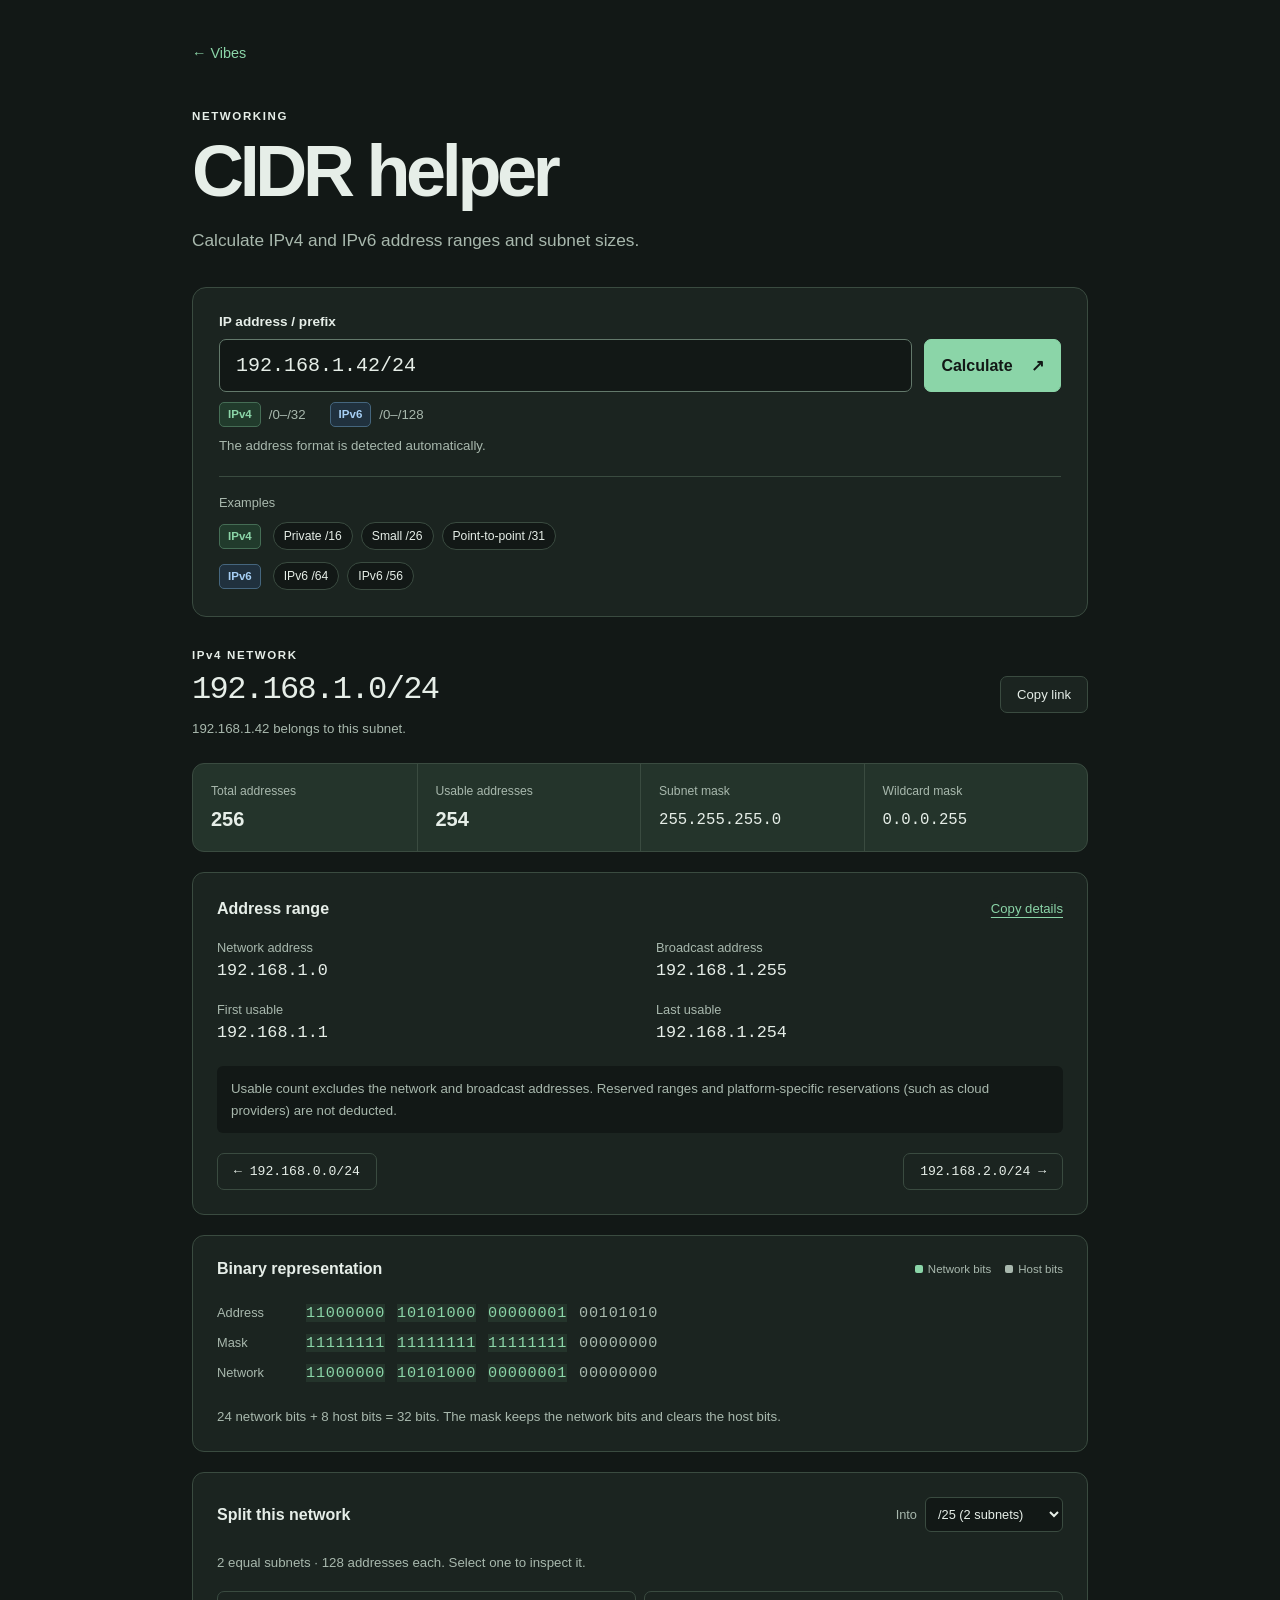
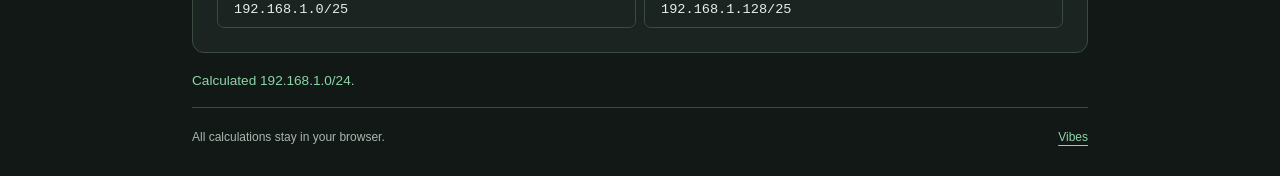
==== cidr/index.html @ 388ac736 "feat: add IPv4 and IPv6 CIDR helper" ====
<!doctype html>
<html lang="en-AU">
<head>
  <meta charset="utf-8">
  <meta name="viewport" content="width=device-width, initial-scale=1">
  <meta name="description" content="A browser-only IPv4 and IPv6 CIDR calculator. Find address ranges and subnet sizes, or split networks into smaller subnets.">
  <meta name="theme-color" content="#121816">
  <link rel="icon" type="image/svg+xml" href="../favicon.svg">
  <title>CIDR helper · Vibes</title>
  <link rel="stylesheet" href="style.css">
  <script type="module" src="app.mjs"></script>
</head>
<body>
  <main>
    <header>
      <a class="back" href="../">← Vibes</a>
      <div class="eyebrow">NETWORKING</div>
      <h1>CIDR helper</h1>
      <p class="intro">Calculate IPv4 and IPv6 address ranges and subnet sizes.</p>
    </header>

    <section class="input-panel" aria-label="Network input">
      <form id="calculator" novalidate>
        <label for="cidr">IP address / prefix</label>
        <div class="input-row">
          <input id="cidr" name="cidr" type="text" value="192.168.1.42/24" placeholder="192.168.1.42/24" autocomplete="off" autocapitalize="off" spellcheck="false" aria-describedby="input-hint error" required>
          <button class="primary" type="submit">Calculate <span aria-hidden="true">↗</span></button>
        </div>
        <div id="input-hint" class="hint">
          <div class="prefix-limits">
            <span class="prefix-limit"><span class="family-label">IPv4</span> /0–/32</span>
            <span class="prefix-limit"><span class="family-label family-v6">IPv6</span> /0–/128</span>
          </div>
          <p class="detection-note">The address format is detected automatically.</p>
        </div>
        <p id="error" class="error" role="alert" hidden></p>
      </form>
      <div class="examples" role="group" aria-labelledby="examples-title">
        <h2 id="examples-title">Examples</h2>
        <div class="example-family" role="group" aria-label="IPv4 examples">
          <span class="family-label" aria-hidden="true">IPv4</span>
          <div class="example-buttons">
            <button type="button" data-example="10.0.0.0/16">Private /16</button>
            <button type="button" data-example="172.16.4.130/26">Small /26</button>
            <button type="button" data-example="192.0.2.0/31">Point-to-point /31</button>
          </div>
        </div>
        <div class="example-family" role="group" aria-label="IPv6 examples">
          <span class="family-label family-v6" aria-hidden="true">IPv6</span>
          <div class="example-buttons">
            <button type="button" data-example="2001:db8:1234::42/64">IPv6 /64</button>
            <button type="button" data-example="2001:db8:abcd:1200::/56">IPv6 /56</button>
          </div>
        </div>
      </div>
    </section>

    <div id="results" hidden>
      <section class="summary" aria-labelledby="network-label">
        <div>
          <h2 id="network-label" class="eyebrow">NETWORK</h2>
          <div id="network" class="network"></div>
          <p id="normalised" class="hint"></p>
        </div>
        <button id="share" type="button" class="secondary">Copy link</button>
      </section>
      <section class="stats" aria-label="Subnet details">
        <div class="stat total-stat"><h3>Total addresses</h3><p id="total"></p><small id="count-note" class="ipv6-only" hidden></small></div>
        <div class="stat ipv4-only"><h3>Usable addresses</h3><p id="usable"></p></div>
        <div class="stat ipv4-only"><h3>Subnet mask</h3><p id="mask" class="mono"></p></div>
        <div class="stat ipv4-only"><h3>Wildcard mask</h3><p id="wildcard" class="mono"></p></div>
        <div class="stat ipv6-only" hidden><h3>Prefix length</h3><p id="prefix-length"></p></div>
        <div class="stat ipv6-only" hidden><h3>Host bits</h3><p id="host-bits"></p></div>
      </section>
      <section class="panel" aria-labelledby="range-title">
        <div class="section-heading"><h2 id="range-title">Address range</h2><button id="copy-details" class="text-button" type="button">Copy details</button></div>
        <dl class="ranges">
          <div><dt>Network address</dt><dd id="network-address"></dd></div>
          <div><dt id="last-label">Broadcast address</dt><dd id="last-address"></dd></div>
          <div class="ipv4-only"><dt>First usable</dt><dd id="first-host"></dd></div>
          <div class="ipv4-only"><dt>Last usable</dt><dd id="last-host"></dd></div>
          <div class="expanded ipv6-only" hidden><dt>Expanded input address</dt><dd id="expanded-address"></dd></div>
        </dl>
        <p id="range-note" class="note"></p>
        <nav class="adjacent" aria-label="Adjacent networks">
          <button id="previous" class="secondary" type="button"></button>
          <button id="next" class="secondary" type="button"></button>
        </nav>
      </section>
      <section class="panel" aria-labelledby="bits-title">
        <div class="section-heading"><h2 id="bits-title">Binary representation</h2><div class="legend"><span class="network-key">Network bits</span><span>Host bits</span></div></div>
        <div class="binary-scroll" tabindex="0" role="region" aria-label="Binary address details; scroll horizontally if needed">
          <div class="binary-row"><span class="binary-label">Address</span><code id="address-bits"></code></div>
          <div class="binary-row"><span class="binary-label">Mask</span><code id="mask-bits"></code></div>
          <div class="binary-row"><span class="binary-label">Network</span><code id="network-bits"></code></div>
        </div>
        <p id="bits-note" class="hint"></p>
      </section>
      <section class="panel" aria-labelledby="split-title">
        <div class="section-heading"><h2 id="split-title">Split this network</h2><label class="split-control" for="split-prefix">Into <select id="split-prefix"></select></label></div>
        <p id="split-note" class="hint"></p>
        <ul id="subnets" class="subnets"></ul>
      </section>
    </div>
    <p id="status" class="status" role="status" aria-live="polite"></p>
    <noscript><p class="error">This calculator needs JavaScript enabled. All calculations run locally in your browser.</p></noscript>
    <footer><span>All calculations stay in your browser.</span><a href="../">Vibes</a></footer>
  </main>
</body>
</html>
---- cidr/style.css ----
:root {
  color-scheme: dark;
  --paper: #121816;
  --surface: #1b2420;
  --raised: #24342b;
  --ink: #e6eee8;
  --muted: #a8b8ad;
  --line: #3a4b40;
  --accent: #8bd5a8;
  --focus: #efb75e;
  --error: #ffaaa2;
  --mono: ui-monospace, SFMono-Regular, Consolas, monospace;
  font-family: -apple-system, BlinkMacSystemFont, "Segoe UI", sans-serif;
  background: var(--paper);
  color: var(--ink);
}
* { box-sizing: border-box; }
body { margin: 0; }
main { max-width: 960px; margin: 0 auto; padding: 44px 32px 24px; }
a { color: var(--accent); text-underline-offset: 4px; }
button, input, select { font: inherit; }
button, select { cursor: pointer; }
button { transition: background .15s; }
button:disabled { cursor: not-allowed; opacity: .5; }
button:hover:not(:disabled) { background: var(--raised); }
:focus-visible { outline: 3px solid var(--focus); outline-offset: 4px; }
[hidden] { display: none !important; }
.back { font-size: .9rem; text-decoration: none; }
.eyebrow { font-size: .72rem; font-weight: 700; letter-spacing: .14em; }
header > .eyebrow { margin-top: 48px; }
h1 { margin: 12px 0; font-size: clamp(2.6rem, 7vw, 4.5rem); line-height: 1.05; letter-spacing: -.06em; font-weight: 650; }
.intro { color: var(--muted); font-size: 1.08rem; line-height: 1.6; max-width: 530px; margin-bottom: 32px; }
.input-panel { border: 1px solid var(--line); background: var(--surface); border-radius: 14px; padding: 26px; }
label { display: block; font-size: .85rem; font-weight: 600; margin-bottom: 10px; }
.input-row { display: flex; gap: 12px; }
input { flex: 1; min-width: 0; width: 100%; padding: 14px 16px; border: 1px solid #63796b; border-radius: 7px; font-family: var(--mono); font-size: 1.25rem; color: var(--ink); background: var(--paper); }
input::placeholder { color: var(--muted); }
input[aria-invalid] { border-color: var(--error); }
button { border: 1px solid var(--line); border-radius: 7px; padding: 10px 16px; background: var(--surface); color: var(--ink); }
.primary { background: var(--accent); border-color: var(--accent); color: var(--paper); font-weight: 600; white-space: nowrap; }
.primary:hover:not(:disabled) { background: #ace8c3; }
.primary span { margin-left: 14px; }
.hint, .note { font-size: .83rem; color: var(--muted); line-height: 1.6; overflow-wrap: anywhere; }
.hint { margin: 10px 0 0; }
.error { color: var(--error); font-size: .9rem; margin: 12px 0 0; }
.prefix-limits { display: flex; flex-wrap: wrap; gap: 10px 24px; }
.prefix-limit { display: inline-flex; align-items: center; gap: 8px; white-space: nowrap; }
.family-label { display: inline-block; padding: 3px 8px; border: 1px solid #456d55; border-radius: 5px; background: #213b2c; color: var(--accent); font-size: .72rem; font-weight: 650; line-height: 1.5; }
.family-v6 { border-color: #45667e; background: #20313e; color: #a6cff4; }
.detection-note { margin: 8px 0 0; }
.examples { display: grid; gap: 12px; margin-top: 20px; padding-top: 18px; border-top: 1px solid var(--line); }
.examples h2 { color: var(--muted); font-size: .8rem; font-weight: 500; }
.example-family { display: grid; grid-template-columns: max-content minmax(0, 1fr); align-items: start; gap: 12px; }
.example-family > .family-label { margin-top: 2px; }
.example-buttons { display: flex; flex-wrap: wrap; gap: 8px; }
.examples button { font-size: .76rem; padding: 6px 10px; border-radius: 30px; background: var(--paper); }
.summary { display: flex; align-items: center; justify-content: space-between; gap: 20px; margin: 32px 0 24px; }
.summary > div { min-width: 0; }
.summary h2 { margin: 0 0 10px; }
.network { font-family: var(--mono); font-size: clamp(1.4rem, 4vw, 2rem); letter-spacing: -.05em; overflow-wrap: anywhere; }
.secondary { font-size: .82rem; }
#share { white-space: nowrap; }
.stats { display: grid; grid-template-columns: repeat(4, 1fr); border: 1px solid var(--line); border-radius: 12px; overflow: hidden; background: var(--raised); margin-bottom: 20px; }
.stat { padding: 20px 18px; min-width: 0; }
.ipv6 .stats { grid-template-columns: repeat(2, minmax(0, 1fr)); }
.ipv6 .total-stat { grid-column: 1 / -1; }
.ipv6 .stat:not(.total-stat) { border-top: 1px solid var(--line); }
.ipv6 .stat:has(#prefix-length) { border-left: none; }
.stat small { display: block; margin-top: 8px; color: var(--muted); }
.stat + .stat { border-left: 1px solid var(--line); }
.stat h3 { font-size: .76rem; font-weight: 500; margin: 0 0 10px; color: var(--muted); }
.stat p { margin: 0; font-size: 1.25rem; font-weight: 600; overflow-wrap: anywhere; }
.stat .mono { font: .98rem var(--mono); padding-top: 3px; }
.panel { border: 1px solid var(--line); border-radius: 12px; padding: 24px; margin-bottom: 20px; background: var(--surface); }
.section-heading { display: flex; align-items: center; justify-content: space-between; gap: 16px; margin-bottom: 20px; }
h2 { margin: 0; font-size: 1rem; font-weight: 650; }
.text-button { border: none; color: var(--accent); padding: 4px 0; font-size: .82rem; text-decoration: underline; text-underline-offset: 4px; }
.ranges { margin: 0; display: grid; grid-template-columns: repeat(2, 1fr); gap: 22px 32px; }
.ranges dt { font-size: .8rem; color: var(--muted); margin-bottom: 6px; }
.ranges > div { min-width: 0; }
.ranges dd { margin: 0; font: 1.05rem var(--mono); overflow-wrap: anywhere; }
.ranges .expanded { grid-column: 1 / -1; }
.expanded dd { font-size: .9rem; }
.note { margin-top: 24px; padding: 12px 14px; background: var(--paper); border-radius: 6px; }
.adjacent { display: flex; justify-content: space-between; gap: 12px; margin-top: 20px; }
.adjacent button { font-family: var(--mono); min-width: 0; overflow-wrap: anywhere; }
.legend { display: flex; gap: 14px; font-size: .72rem; color: var(--muted); }
.legend span::before { content: ''; display: inline-block; width: 8px; height: 8px; border-radius: 2px; background: var(--muted); margin-right: 5px; }
.legend .network-key::before { background: var(--accent); }
.binary-scroll { overflow-x: auto; padding-bottom: 8px; }
.binary-row { display: flex; align-items: center; gap: 24px; padding: 6px 0; min-width: 550px; }
.binary-label { width: 65px; flex-shrink: 0; color: var(--muted); font-size: .8rem; }
.binary-row code { display: flex; gap: 12px; font: .95rem var(--mono); flex-shrink: 0; }
.bit-group { letter-spacing: .05em; white-space: nowrap; }
.ipv6 .binary-row { align-items: flex-start; }
.ipv6 .binary-row code { display: grid; grid-template-columns: repeat(4, max-content); gap: 8px 12px; }
.network-bit { background: var(--raised); color: var(--accent); }
.host-bit { color: var(--muted); }
.split-control { display: flex; align-items: center; gap: 8px; margin: 0; color: var(--muted); font-size: .8rem; font-weight: 400; }
select { border: 1px solid var(--line); border-radius: 6px; padding: 8px; color: var(--ink); background: var(--paper); max-width: 200px; }
.subnets { list-style: none; padding: 0; margin: 18px 0 0; display: grid; grid-template-columns: repeat(auto-fit, minmax(180px, 1fr)); gap: 8px; max-height: 330px; overflow-y: auto; }
.subnets li { min-width: 0; }
.subnets button { width: 100%; text-align: left; font: .85rem var(--mono); overflow-wrap: anywhere; }
.status { min-height: 1.5em; font-size: .85rem; color: var(--accent); }
footer { display: flex; justify-content: space-between; gap: 14px; padding-top: 20px; border-top: 1px solid var(--line); color: var(--muted); font-size: .75rem; line-height: 1.6; }
@media (max-width: 700px) {
  main { padding: 24px 18px; }
  header > .eyebrow { margin-top: 36px; }
  .input-panel, .panel { padding: 20px; }
  .input-row { flex-direction: column; }
  .primary { padding: 13px; }
  .stats { grid-template-columns: repeat(2, 1fr); }
  .stat:nth-child(3) { border-left: none; }
  .stat:nth-child(n+3) { border-top: 1px solid var(--line); }
  .section-heading { flex-wrap: wrap; }
  .ipv6 .summary { align-items: flex-start; flex-direction: column; gap: 12px; }
  .ipv6 .binary-row code { grid-template-columns: repeat(2, max-content); }
  .ipv6 .ranges { grid-template-columns: minmax(0, 1fr); }
  .adjacent { flex-direction: column; }
  .adjacent button { text-align: left; }
  footer { flex-direction: column; gap: 4px; }
}
@media (prefers-reduced-motion: reduce) {
  *, *::before, *::after { scroll-behavior: auto !important; transition: none !important; }
}
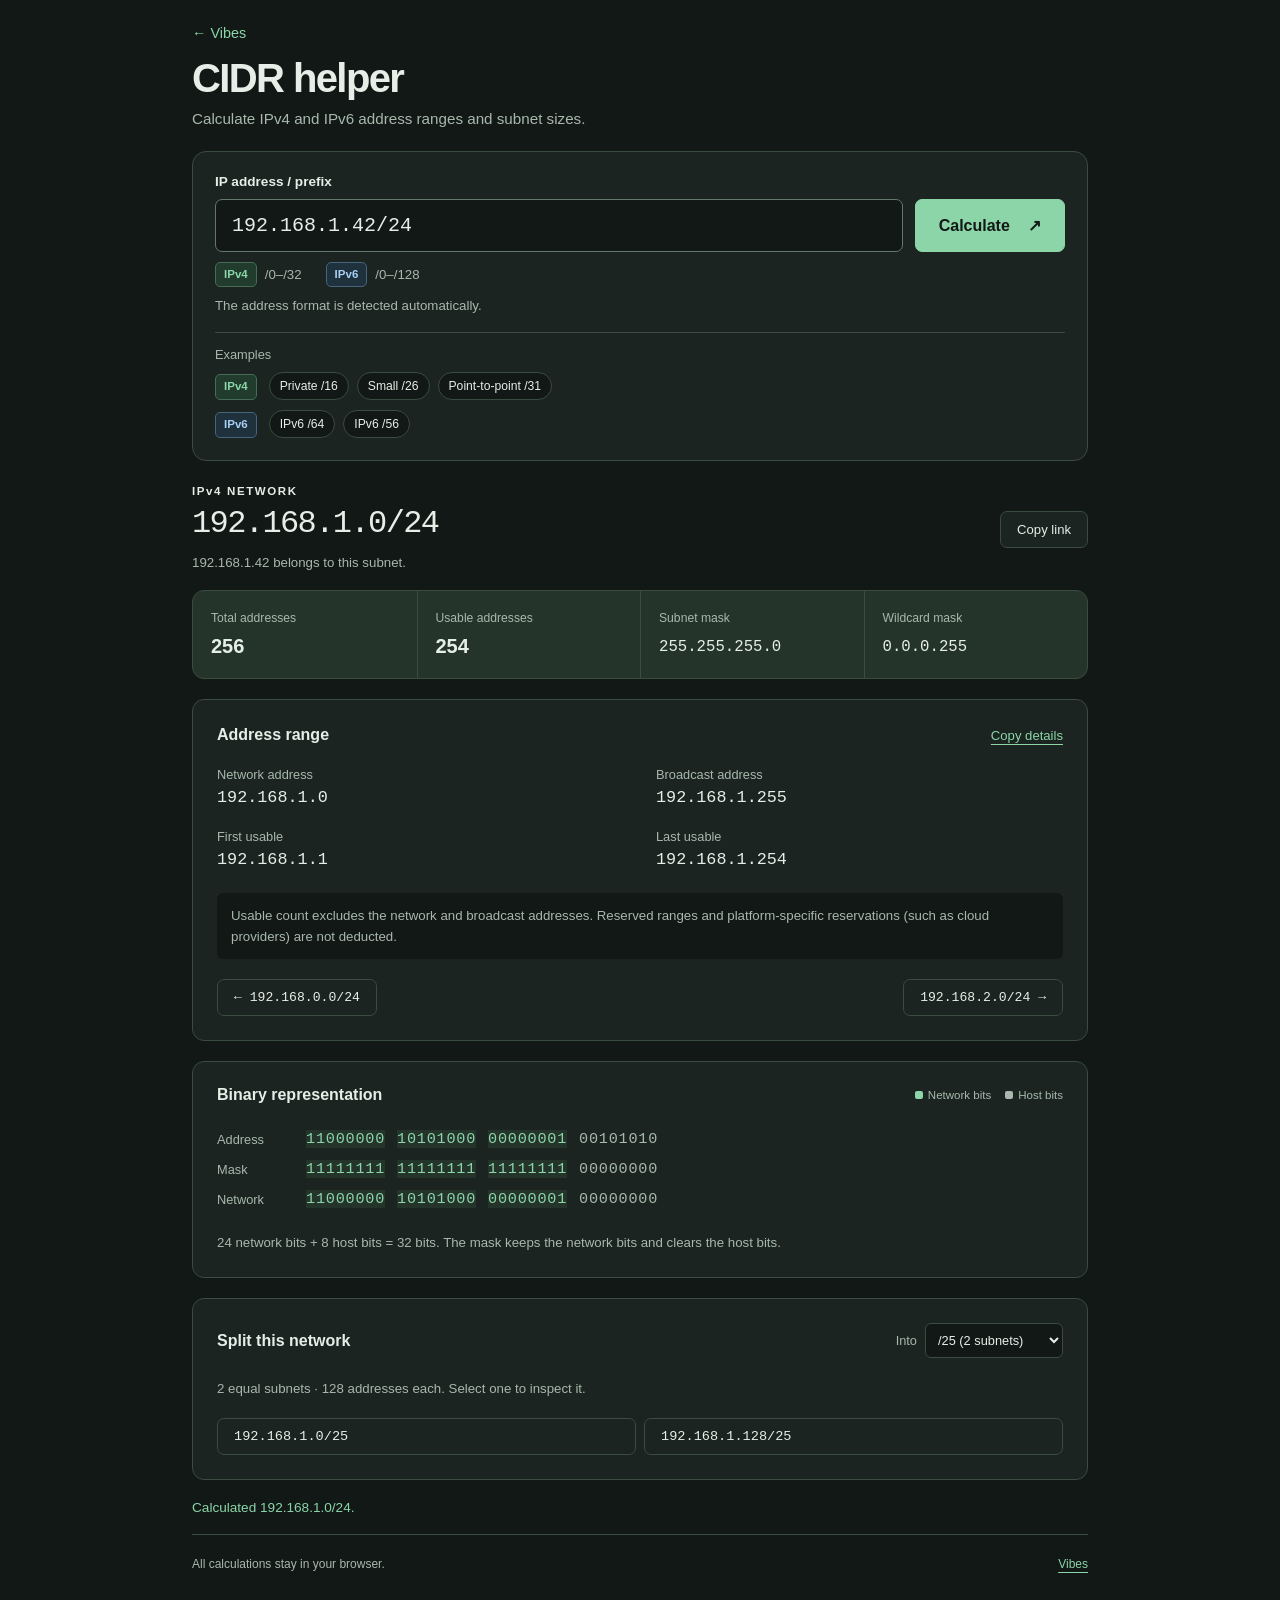
==== commit a335baf0: "fix: make CIDR calculation feedback visible" ====
--- a/cidr/index.html
+++ b/cidr/index.html
@@ -14,7 +14,6 @@
   <main>
     <header>
       <a class="back" href="../">← Vibes</a>
-      <div class="eyebrow">NETWORKING</div>
       <h1>CIDR helper</h1>
       <p class="intro">Calculate IPv4 and IPv6 address ranges and subnet sizes.</p>
     </header>
@@ -24,7 +23,7 @@
         <label for="cidr">IP address / prefix</label>
         <div class="input-row">
           <input id="cidr" name="cidr" type="text" value="192.168.1.42/24" placeholder="192.168.1.42/24" autocomplete="off" autocapitalize="off" spellcheck="false" aria-describedby="input-hint error" required>
-          <button class="primary" type="submit">Calculate <span aria-hidden="true">↗</span></button>
+          <button class="primary" type="submit" aria-label="Calculate"><span id="calculate-label">Calculate</span> <span id="calculate-icon" aria-hidden="true">↗</span></button>
         </div>
         <div id="input-hint" class="hint">
           <div class="prefix-limits">
@@ -56,15 +55,15 @@
     </section>
 
     <div id="results" hidden>
-      <section class="summary" aria-labelledby="network-label">
+      <section id="result-summary" class="summary" aria-labelledby="network">
         <div>
-          <h2 id="network-label" class="eyebrow">NETWORK</h2>
-          <div id="network" class="network"></div>
+          <p id="network-label" class="eyebrow">NETWORK</p>
+          <h2 id="network" class="network" tabindex="-1"></h2>
           <p id="normalised" class="hint"></p>
         </div>
         <button id="share" type="button" class="secondary">Copy link</button>
       </section>
-      <section class="stats" aria-label="Subnet details">
+      <section id="subnet-stats" class="stats" aria-label="Subnet details">
         <div class="stat total-stat"><h3>Total addresses</h3><p id="total"></p><small id="count-note" class="ipv6-only" hidden></small></div>
         <div class="stat ipv4-only"><h3>Usable addresses</h3><p id="usable"></p></div>
         <div class="stat ipv4-only"><h3>Subnet mask</h3><p id="mask" class="mono"></p></div>
--- a/cidr/style.css
+++ b/cidr/style.css
@@ -16,7 +16,7 @@
 }
 * { box-sizing: border-box; }
 body { margin: 0; }
-main { max-width: 960px; margin: 0 auto; padding: 44px 32px 24px; }
+main { max-width: 960px; margin: 0 auto; padding: 24px 32px; }
 a { color: var(--accent); text-underline-offset: 4px; }
 button, input, select { font: inherit; }
 button, select { cursor: pointer; }
@@ -27,19 +27,18 @@
 [hidden] { display: none !important; }
 .back { font-size: .9rem; text-decoration: none; }
 .eyebrow { font-size: .72rem; font-weight: 700; letter-spacing: .14em; }
-header > .eyebrow { margin-top: 48px; }
-h1 { margin: 12px 0; font-size: clamp(2.6rem, 7vw, 4.5rem); line-height: 1.05; letter-spacing: -.06em; font-weight: 650; }
-.intro { color: var(--muted); font-size: 1.08rem; line-height: 1.6; max-width: 530px; margin-bottom: 32px; }
-.input-panel { border: 1px solid var(--line); background: var(--surface); border-radius: 14px; padding: 26px; }
+h1 { margin: 14px 0 8px; font-size: clamp(2rem, 3.5vw, 2.5rem); line-height: 1.1; letter-spacing: -.04em; font-weight: 650; }
+.intro { color: var(--muted); font-size: .95rem; line-height: 1.5; margin: 0 0 20px; }
+.input-panel { border: 1px solid var(--line); background: var(--surface); border-radius: 14px; padding: 22px; }
 label { display: block; font-size: .85rem; font-weight: 600; margin-bottom: 10px; }
 .input-row { display: flex; gap: 12px; }
 input { flex: 1; min-width: 0; width: 100%; padding: 14px 16px; border: 1px solid #63796b; border-radius: 7px; font-family: var(--mono); font-size: 1.25rem; color: var(--ink); background: var(--paper); }
 input::placeholder { color: var(--muted); }
 input[aria-invalid] { border-color: var(--error); }
 button { border: 1px solid var(--line); border-radius: 7px; padding: 10px 16px; background: var(--surface); color: var(--ink); }
-.primary { background: var(--accent); border-color: var(--accent); color: var(--paper); font-weight: 600; white-space: nowrap; }
+.primary { min-width: 150px; background: var(--accent); border-color: var(--accent); color: var(--paper); font-weight: 600; white-space: nowrap; }
 .primary:hover:not(:disabled) { background: #ace8c3; }
-.primary span { margin-left: 14px; }
+#calculate-icon { margin-left: 14px; }
 .hint, .note { font-size: .83rem; color: var(--muted); line-height: 1.6; overflow-wrap: anywhere; }
 .hint { margin: 10px 0 0; }
 .error { color: var(--error); font-size: .9rem; margin: 12px 0 0; }
@@ -48,16 +47,16 @@
 .family-label { display: inline-block; padding: 3px 8px; border: 1px solid #456d55; border-radius: 5px; background: #213b2c; color: var(--accent); font-size: .72rem; font-weight: 650; line-height: 1.5; }
 .family-v6 { border-color: #45667e; background: #20313e; color: #a6cff4; }
 .detection-note { margin: 8px 0 0; }
-.examples { display: grid; gap: 12px; margin-top: 20px; padding-top: 18px; border-top: 1px solid var(--line); }
+.examples { display: grid; gap: 10px; margin-top: 16px; padding-top: 14px; border-top: 1px solid var(--line); }
 .examples h2 { color: var(--muted); font-size: .8rem; font-weight: 500; }
 .example-family { display: grid; grid-template-columns: max-content minmax(0, 1fr); align-items: start; gap: 12px; }
 .example-family > .family-label { margin-top: 2px; }
 .example-buttons { display: flex; flex-wrap: wrap; gap: 8px; }
 .examples button { font-size: .76rem; padding: 6px 10px; border-radius: 30px; background: var(--paper); }
-.summary { display: flex; align-items: center; justify-content: space-between; gap: 20px; margin: 32px 0 24px; }
+.summary { display: flex; align-items: center; justify-content: space-between; gap: 20px; margin: 24px 0 16px; }
 .summary > div { min-width: 0; }
-.summary h2 { margin: 0 0 10px; }
-.network { font-family: var(--mono); font-size: clamp(1.4rem, 4vw, 2rem); letter-spacing: -.05em; overflow-wrap: anywhere; }
+.summary #network-label { margin: 0 0 8px; }
+.network { margin: 0; font-family: var(--mono); font-size: clamp(1.4rem, 4vw, 2rem); font-weight: 500; letter-spacing: -.05em; overflow-wrap: anywhere; }
 .secondary { font-size: .82rem; }
 #share { white-space: nowrap; }
 .stats { display: grid; grid-template-columns: repeat(4, 1fr); border: 1px solid var(--line); border-radius: 12px; overflow: hidden; background: var(--raised); margin-bottom: 20px; }
@@ -104,12 +103,12 @@
 .status { min-height: 1.5em; font-size: .85rem; color: var(--accent); }
 footer { display: flex; justify-content: space-between; gap: 14px; padding-top: 20px; border-top: 1px solid var(--line); color: var(--muted); font-size: .75rem; line-height: 1.6; }
 @media (max-width: 700px) {
-  main { padding: 24px 18px; }
-  header > .eyebrow { margin-top: 36px; }
+  main { padding: 18px 16px; }
   .input-panel, .panel { padding: 20px; }
   .input-row { flex-direction: column; }
   .primary { padding: 13px; }
   .stats { grid-template-columns: repeat(2, 1fr); }
+  .stat .mono { font-size: .9rem; }
   .stat:nth-child(3) { border-left: none; }
   .stat:nth-child(n+3) { border-top: 1px solid var(--line); }
   .section-heading { flex-wrap: wrap; }
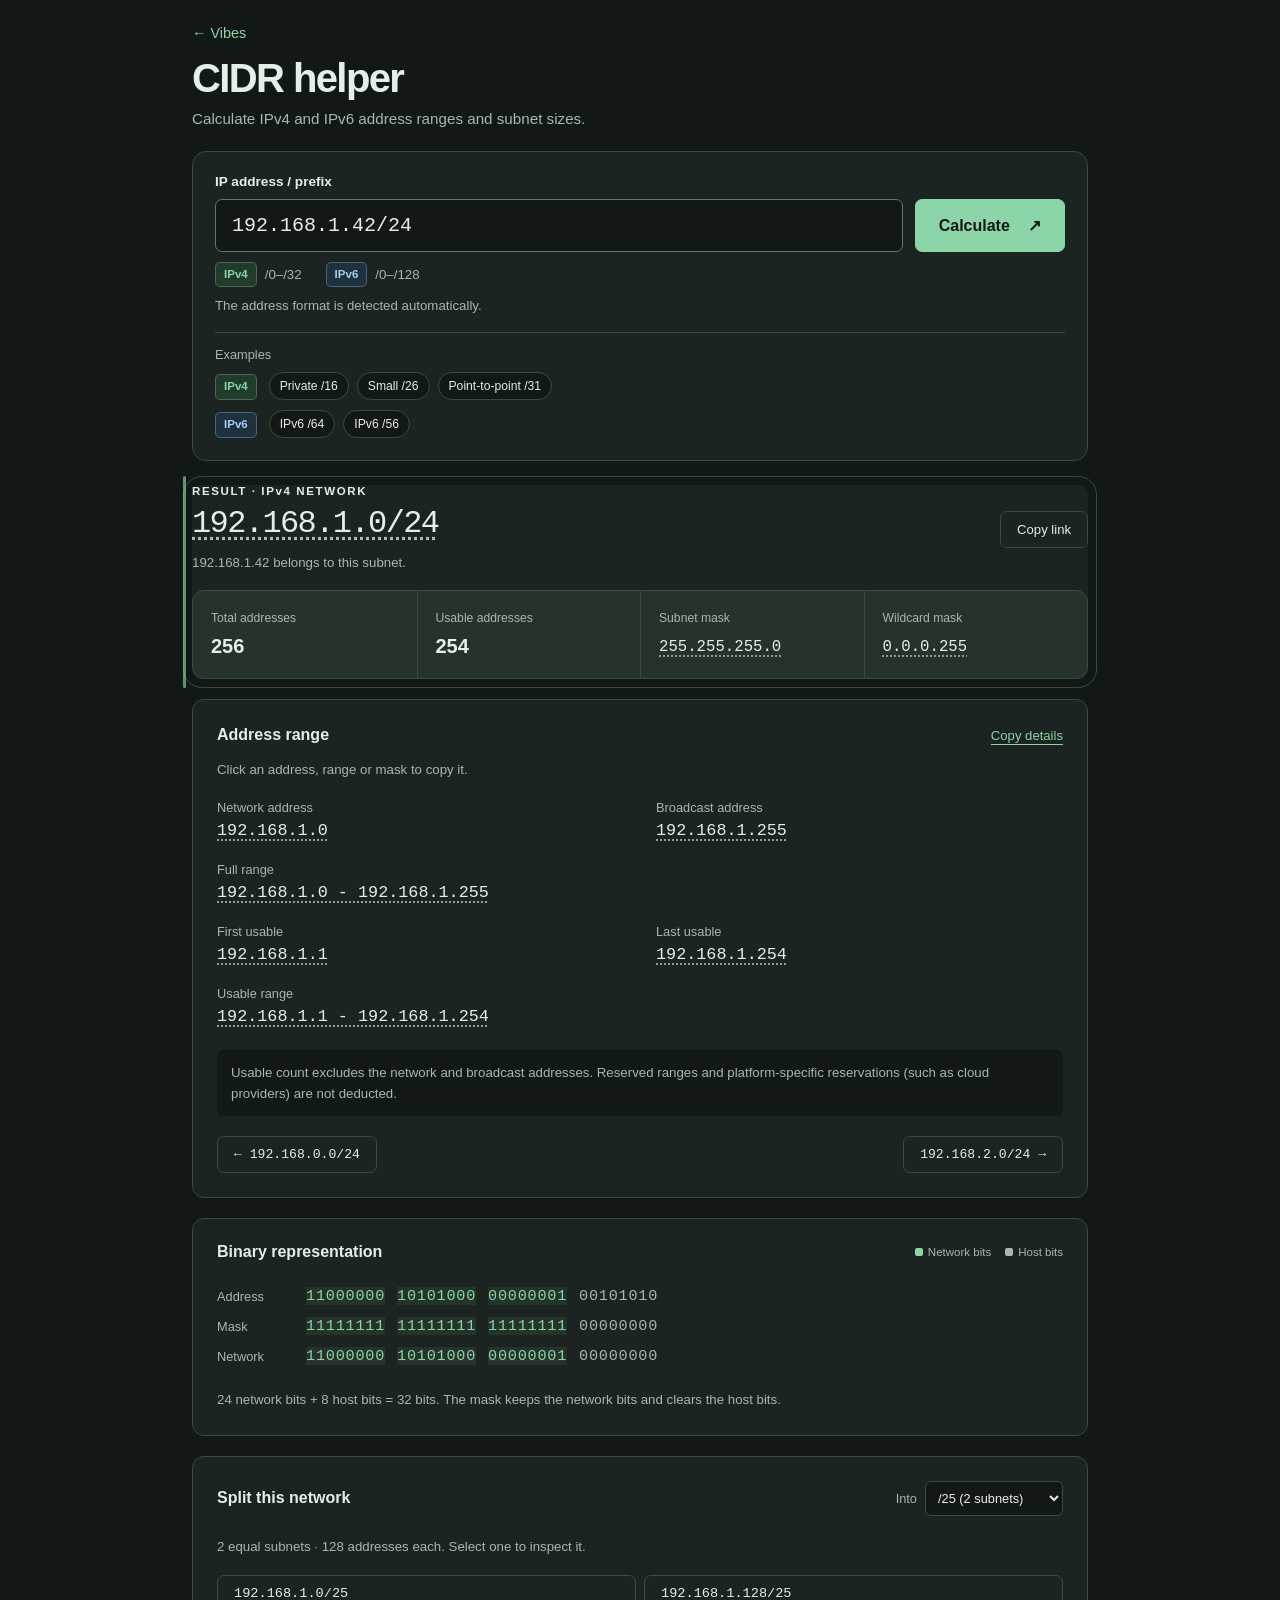
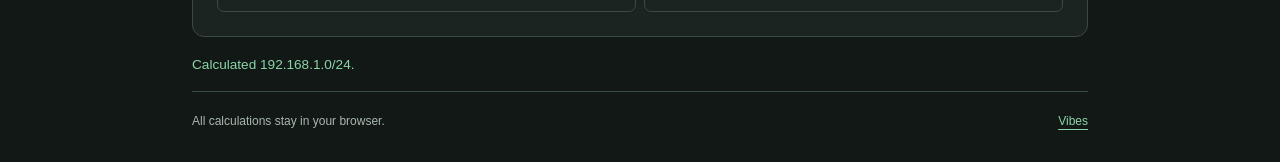
==== commit 5f8e2e9a: "feat: add click-to-copy CIDR results" ====
--- a/cidr/index.html
+++ b/cidr/index.html
@@ -55,30 +55,35 @@
     </section>
 
     <div id="results" hidden>
-      <section id="result-summary" class="summary" aria-labelledby="network">
-        <div>
-          <p id="network-label" class="eyebrow">NETWORK</p>
-          <h2 id="network" class="network" tabindex="-1"></h2>
-          <p id="normalised" class="hint"></p>
-        </div>
-        <button id="share" type="button" class="secondary">Copy link</button>
-      </section>
-      <section id="subnet-stats" class="stats" aria-label="Subnet details">
-        <div class="stat total-stat"><h3>Total addresses</h3><p id="total"></p><small id="count-note" class="ipv6-only" hidden></small></div>
-        <div class="stat ipv4-only"><h3>Usable addresses</h3><p id="usable"></p></div>
-        <div class="stat ipv4-only"><h3>Subnet mask</h3><p id="mask" class="mono"></p></div>
-        <div class="stat ipv4-only"><h3>Wildcard mask</h3><p id="wildcard" class="mono"></p></div>
-        <div class="stat ipv6-only" hidden><h3>Prefix length</h3><p id="prefix-length"></p></div>
-        <div class="stat ipv6-only" hidden><h3>Host bits</h3><p id="host-bits"></p></div>
-      </section>
+      <div id="result-overview" class="result-overview">
+        <section id="result-summary" class="summary" aria-labelledby="result-heading">
+          <div>
+            <p class="eyebrow">RESULT · <span id="network-label">NETWORK</span></p>
+            <h2 id="result-heading" tabindex="-1"><button id="network" class="network copy-value" type="button" data-copy-value data-copy-label="network CIDR"></button></h2>
+            <p id="normalised" class="hint"></p>
+          </div>
+          <button id="share" type="button" class="secondary">Copy link</button>
+        </section>
+        <section id="subnet-stats" class="stats" aria-label="Subnet details">
+          <div class="stat total-stat"><h3>Total addresses</h3><p id="total"></p><small id="count-note" class="ipv6-only" hidden></small></div>
+          <div class="stat ipv4-only"><h3>Usable addresses</h3><p id="usable"></p></div>
+          <div class="stat ipv4-only"><h3>Subnet mask</h3><p class="mono"><button id="mask" class="copy-value" type="button" data-copy-value data-copy-label="subnet mask"></button></p></div>
+          <div class="stat ipv4-only"><h3>Wildcard mask</h3><p class="mono"><button id="wildcard" class="copy-value" type="button" data-copy-value data-copy-label="wildcard mask"></button></p></div>
+          <div class="stat ipv6-only" hidden><h3>Prefix length</h3><p id="prefix-length"></p></div>
+          <div class="stat ipv6-only" hidden><h3>Host bits</h3><p id="host-bits"></p></div>
+        </section>
+      </div>
       <section class="panel" aria-labelledby="range-title">
         <div class="section-heading"><h2 id="range-title">Address range</h2><button id="copy-details" class="text-button" type="button">Copy details</button></div>
+        <p class="hint copy-hint">Click an address, range or mask to copy it.</p>
         <dl class="ranges">
-          <div><dt>Network address</dt><dd id="network-address"></dd></div>
-          <div><dt id="last-label">Broadcast address</dt><dd id="last-address"></dd></div>
-          <div class="ipv4-only"><dt>First usable</dt><dd id="first-host"></dd></div>
-          <div class="ipv4-only"><dt>Last usable</dt><dd id="last-host"></dd></div>
-          <div class="expanded ipv6-only" hidden><dt>Expanded input address</dt><dd id="expanded-address"></dd></div>
+          <div><dt>Network address</dt><dd><button id="network-address" class="copy-value" type="button" data-copy-value data-copy-label="network address"></button></dd></div>
+          <div><dt id="last-label">Broadcast address</dt><dd><button id="last-address" class="copy-value" type="button" data-copy-value data-copy-label="last address"></button></dd></div>
+          <div class="full-range"><dt>Full range</dt><dd><button id="address-range" class="copy-value" type="button" data-copy-value data-copy-label="address range"></button></dd></div>
+          <div class="ipv4-only"><dt>First usable</dt><dd><button id="first-host" class="copy-value" type="button" data-copy-value data-copy-label="first usable address"></button></dd></div>
+          <div class="ipv4-only"><dt>Last usable</dt><dd><button id="last-host" class="copy-value" type="button" data-copy-value data-copy-label="last usable address"></button></dd></div>
+          <div class="full-range ipv4-only"><dt>Usable range</dt><dd><button id="usable-range" class="copy-value" type="button" data-copy-value data-copy-label="usable range"></button></dd></div>
+          <div class="expanded ipv6-only" hidden><dt>Expanded input address</dt><dd><button id="expanded-address" class="copy-value" type="button" data-copy-value data-copy-label="expanded input address"></button></dd></div>
         </dl>
         <p id="range-note" class="note"></p>
         <nav class="adjacent" aria-label="Adjacent networks">
--- a/cidr/style.css
+++ b/cidr/style.css
@@ -53,9 +53,15 @@
 .example-family > .family-label { margin-top: 2px; }
 .example-buttons { display: flex; flex-wrap: wrap; gap: 8px; }
 .examples button { font-size: .76rem; padding: 6px 10px; border-radius: 30px; background: var(--paper); }
+.result-overview { display: flow-root; position: relative; margin: 24px 0 20px; background: var(--surface); border-radius: 10px; outline: 1px solid var(--line); outline-offset: 8px; transition: outline-color .2s; }
+.result-overview::before { content: ""; position: absolute; top: -9px; bottom: -9px; left: -9px; width: 3px; border-radius: 3px; background: var(--accent); opacity: .65; }
+.result-overview.is-updated { outline-color: var(--accent); }
+.result-overview .summary { margin: 0 0 16px; }
+.result-overview .stats { margin-bottom: 0; }
 .summary { display: flex; align-items: center; justify-content: space-between; gap: 20px; margin: 24px 0 16px; }
 .summary > div { min-width: 0; }
-.summary #network-label { margin: 0 0 8px; }
+.summary .eyebrow { margin: 0 0 8px; }
+#result-heading { margin: 0; }
 .network { margin: 0; font-family: var(--mono); font-size: clamp(1.4rem, 4vw, 2rem); font-weight: 500; letter-spacing: -.05em; overflow-wrap: anywhere; }
 .secondary { font-size: .82rem; }
 #share { white-space: nowrap; }
@@ -78,8 +84,15 @@
 .ranges dt { font-size: .8rem; color: var(--muted); margin-bottom: 6px; }
 .ranges > div { min-width: 0; }
 .ranges dd { margin: 0; font: 1.05rem var(--mono); overflow-wrap: anywhere; }
-.ranges .expanded { grid-column: 1 / -1; }
+.ranges .expanded, .ranges .full-range { grid-column: 1 / -1; }
 .expanded dd { font-size: .9rem; }
+.copy-hint { margin: -8px 0 20px; }
+.copy-value { position: relative; max-width: 100%; padding: 0; border: none; border-radius: 3px; background: transparent; color: inherit; font: inherit; text-align: left; overflow-wrap: anywhere; user-select: text; text-decoration: underline dotted var(--muted); text-underline-offset: 5px; }
+.copy-value.network { font-family: var(--mono); font-size: clamp(1.4rem, 4vw, 2rem); font-weight: 500; letter-spacing: -.05em; }
+.copy-value:hover { color: var(--accent); }
+.copy-value.copied::after, .copy-value.copy-failed::after { position: absolute; bottom: calc(100% + 7px); left: 0; z-index: 1; padding: 4px 8px; border: 1px solid var(--line); border-radius: 4px; background: var(--paper); color: var(--accent); font: .75rem -apple-system, BlinkMacSystemFont, "Segoe UI", sans-serif; letter-spacing: normal; white-space: nowrap; pointer-events: none; }
+.copy-value.copied::after { content: "Copied ✓"; }
+.copy-value.copy-failed::after { content: "Copy failed"; color: var(--error); }
 .note { margin-top: 24px; padding: 12px 14px; background: var(--paper); border-radius: 6px; }
 .adjacent { display: flex; justify-content: space-between; gap: 12px; margin-top: 20px; }
 .adjacent button { font-family: var(--mono); min-width: 0; overflow-wrap: anywhere; }
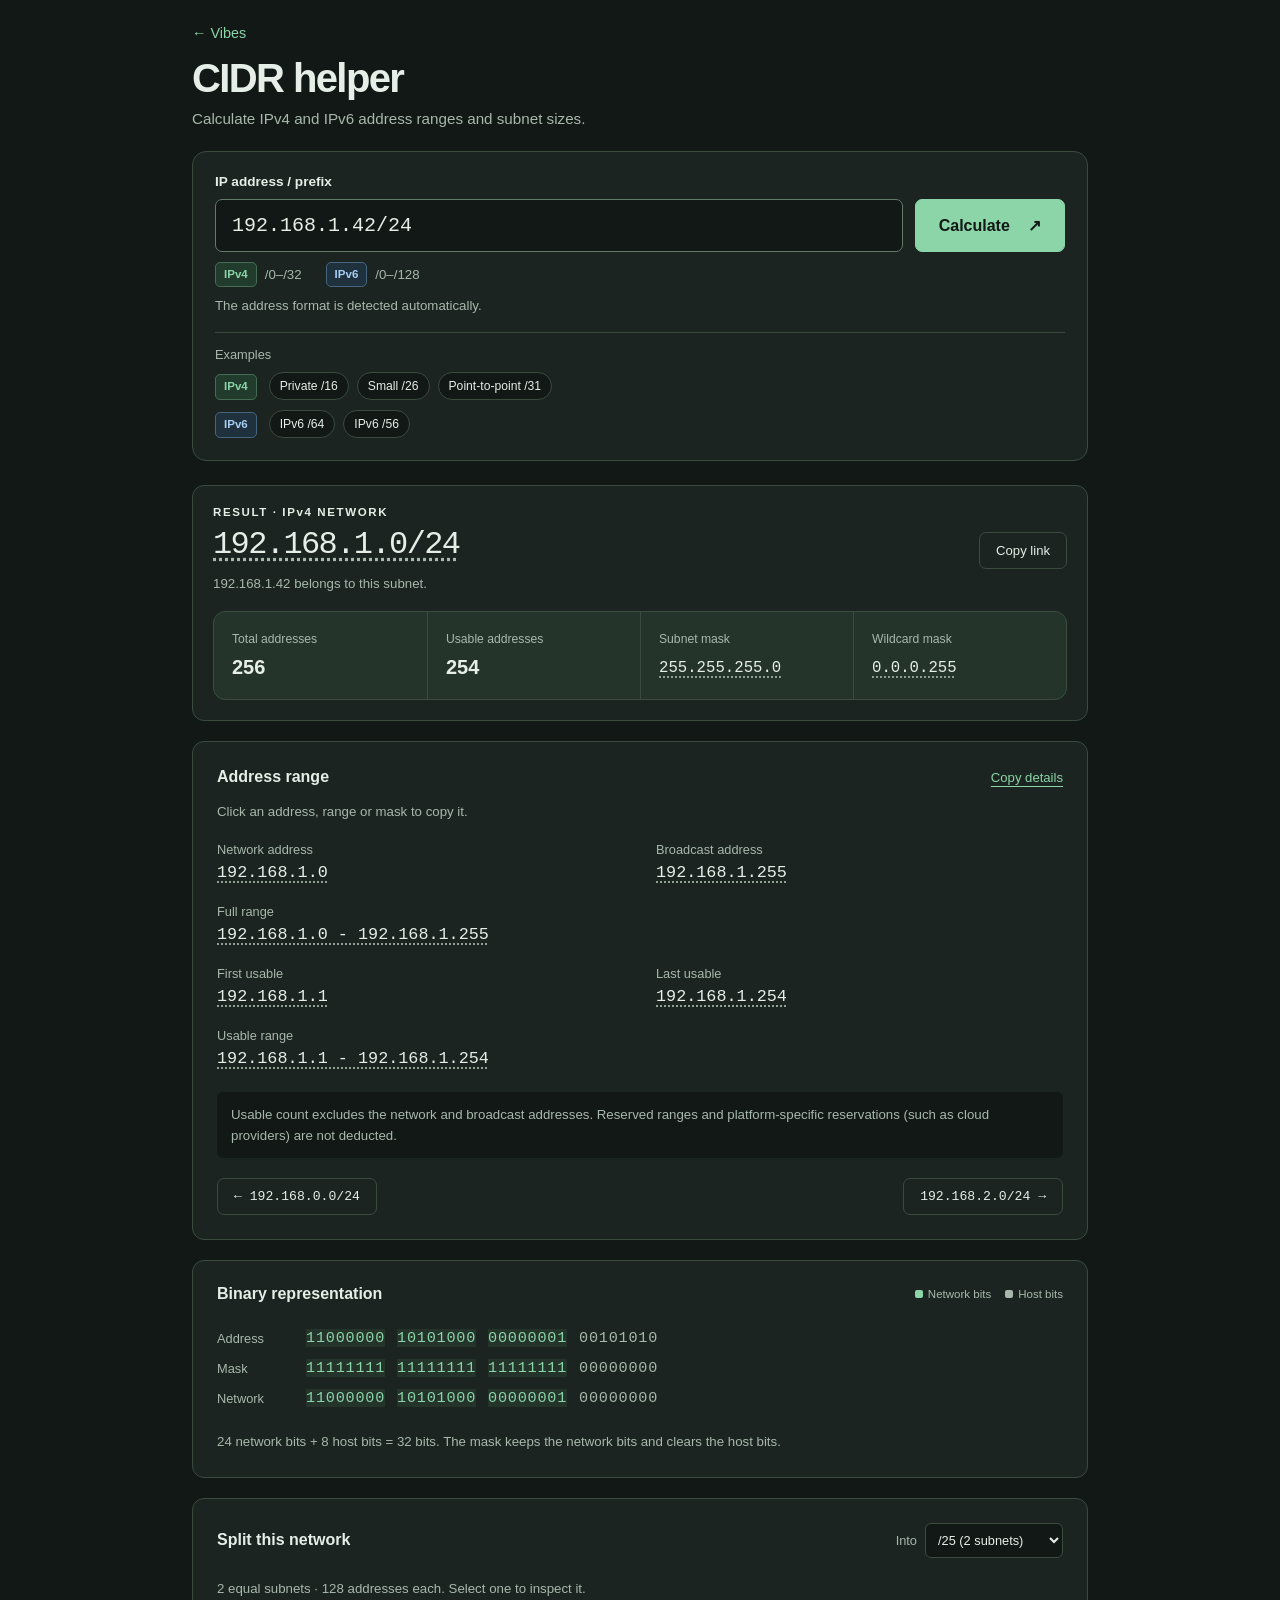
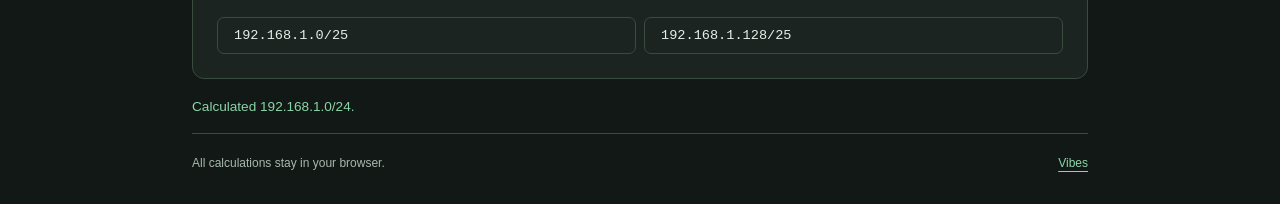
==== commit af074fed: "style: format existing files with Prettier" ====
--- a/cidr/index.html
+++ b/cidr/index.html
@@ -1,114 +1,317 @@
 <!doctype html>
 <html lang="en-AU">
-<head>
-  <meta charset="utf-8">
-  <meta name="viewport" content="width=device-width, initial-scale=1">
-  <meta name="description" content="A browser-only IPv4 and IPv6 CIDR calculator. Find address ranges and subnet sizes, or split networks into smaller subnets.">
-  <meta name="theme-color" content="#121816">
-  <link rel="icon" type="image/svg+xml" href="../favicon.svg">
-  <title>CIDR helper · Vibes</title>
-  <link rel="stylesheet" href="style.css">
-  <script type="module" src="app.mjs"></script>
-</head>
-<body>
-  <main>
-    <header>
-      <a class="back" href="../">← Vibes</a>
-      <h1>CIDR helper</h1>
-      <p class="intro">Calculate IPv4 and IPv6 address ranges and subnet sizes.</p>
-    </header>
+  <head>
+    <meta charset="utf-8" />
+    <meta name="viewport" content="width=device-width, initial-scale=1" />
+    <meta
+      name="description"
+      content="A browser-only IPv4 and IPv6 CIDR calculator. Find address ranges and subnet sizes, or split networks into smaller subnets."
+    />
+    <meta name="theme-color" content="#121816" />
+    <link rel="icon" type="image/svg+xml" href="../favicon.svg" />
+    <title>CIDR helper · Vibes</title>
+    <link rel="stylesheet" href="style.css" />
+    <script type="module" src="app.mjs"></script>
+  </head>
+  <body>
+    <main>
+      <header>
+        <a class="back" href="../">← Vibes</a>
+        <h1>CIDR helper</h1>
+        <p class="intro">
+          Calculate IPv4 and IPv6 address ranges and subnet sizes.
+        </p>
+      </header>
 
-    <section class="input-panel" aria-label="Network input">
-      <form id="calculator" novalidate>
-        <label for="cidr">IP address / prefix</label>
-        <div class="input-row">
-          <input id="cidr" name="cidr" type="text" value="192.168.1.42/24" placeholder="192.168.1.42/24" autocomplete="off" autocapitalize="off" spellcheck="false" aria-describedby="input-hint error" required>
-          <button class="primary" type="submit" aria-label="Calculate"><span id="calculate-label">Calculate</span> <span id="calculate-icon" aria-hidden="true">↗</span></button>
+      <section class="input-panel" aria-label="Network input">
+        <form id="calculator" novalidate>
+          <label for="cidr">IP address / prefix</label>
+          <div class="input-row">
+            <input
+              id="cidr"
+              name="cidr"
+              type="text"
+              value="192.168.1.42/24"
+              placeholder="192.168.1.42/24"
+              autocomplete="off"
+              autocapitalize="off"
+              spellcheck="false"
+              aria-describedby="input-hint error"
+              required
+            />
+            <button class="primary" type="submit" aria-label="Calculate">
+              <span id="calculate-label">Calculate</span>
+              <span id="calculate-icon" aria-hidden="true">↗</span>
+            </button>
+          </div>
+          <div id="input-hint" class="hint">
+            <div class="prefix-limits">
+              <span class="prefix-limit"
+                ><span class="family-label">IPv4</span> /0–/32</span
+              >
+              <span class="prefix-limit"
+                ><span class="family-label family-v6">IPv6</span> /0–/128</span
+              >
+            </div>
+            <p class="detection-note">
+              The address format is detected automatically.
+            </p>
+          </div>
+          <p id="error" class="error" role="alert" hidden></p>
+        </form>
+        <div class="examples" role="group" aria-labelledby="examples-title">
+          <h2 id="examples-title">Examples</h2>
+          <div class="example-family" role="group" aria-label="IPv4 examples">
+            <span class="family-label" aria-hidden="true">IPv4</span>
+            <div class="example-buttons">
+              <button type="button" data-example="10.0.0.0/16">
+                Private /16
+              </button>
+              <button type="button" data-example="172.16.4.130/26">
+                Small /26
+              </button>
+              <button type="button" data-example="192.0.2.0/31">
+                Point-to-point /31
+              </button>
+            </div>
+          </div>
+          <div class="example-family" role="group" aria-label="IPv6 examples">
+            <span class="family-label family-v6" aria-hidden="true">IPv6</span>
+            <div class="example-buttons">
+              <button type="button" data-example="2001:db8:1234::42/64">
+                IPv6 /64
+              </button>
+              <button type="button" data-example="2001:db8:abcd:1200::/56">
+                IPv6 /56
+              </button>
+            </div>
+          </div>
         </div>
-        <div id="input-hint" class="hint">
-          <div class="prefix-limits">
-            <span class="prefix-limit"><span class="family-label">IPv4</span> /0–/32</span>
-            <span class="prefix-limit"><span class="family-label family-v6">IPv6</span> /0–/128</span>
-          </div>
-          <p class="detection-note">The address format is detected automatically.</p>
+      </section>
+
+      <div id="results" hidden>
+        <div id="result-overview" class="result-overview">
+          <section
+            id="result-summary"
+            class="summary"
+            aria-labelledby="result-heading"
+          >
+            <div>
+              <p class="eyebrow">
+                RESULT · <span id="network-label">NETWORK</span>
+              </p>
+              <h2 id="result-heading" tabindex="-1">
+                <button
+                  id="network"
+                  class="network copy-value"
+                  type="button"
+                  data-copy-value
+                  data-copy-label="network CIDR"
+                ></button>
+              </h2>
+              <p id="normalised" class="hint"></p>
+            </div>
+            <button id="share" type="button" class="secondary">
+              Copy link
+            </button>
+          </section>
+          <section id="subnet-stats" class="stats" aria-label="Subnet details">
+            <div class="stat total-stat">
+              <h3>Total addresses</h3>
+              <p id="total"></p>
+              <small id="count-note" class="ipv6-only" hidden></small>
+            </div>
+            <div class="stat ipv4-only">
+              <h3>Usable addresses</h3>
+              <p id="usable"></p>
+            </div>
+            <div class="stat ipv4-only">
+              <h3>Subnet mask</h3>
+              <p class="mono">
+                <button
+                  id="mask"
+                  class="copy-value"
+                  type="button"
+                  data-copy-value
+                  data-copy-label="subnet mask"
+                ></button>
+              </p>
+            </div>
+            <div class="stat ipv4-only">
+              <h3>Wildcard mask</h3>
+              <p class="mono">
+                <button
+                  id="wildcard"
+                  class="copy-value"
+                  type="button"
+                  data-copy-value
+                  data-copy-label="wildcard mask"
+                ></button>
+              </p>
+            </div>
+            <div class="stat ipv6-only" hidden>
+              <h3>Prefix length</h3>
+              <p id="prefix-length"></p>
+            </div>
+            <div class="stat ipv6-only" hidden>
+              <h3>Host bits</h3>
+              <p id="host-bits"></p>
+            </div>
+          </section>
         </div>
-        <p id="error" class="error" role="alert" hidden></p>
-      </form>
-      <div class="examples" role="group" aria-labelledby="examples-title">
-        <h2 id="examples-title">Examples</h2>
-        <div class="example-family" role="group" aria-label="IPv4 examples">
-          <span class="family-label" aria-hidden="true">IPv4</span>
-          <div class="example-buttons">
-            <button type="button" data-example="10.0.0.0/16">Private /16</button>
-            <button type="button" data-example="172.16.4.130/26">Small /26</button>
-            <button type="button" data-example="192.0.2.0/31">Point-to-point /31</button>
-          </div>
-        </div>
-        <div class="example-family" role="group" aria-label="IPv6 examples">
-          <span class="family-label family-v6" aria-hidden="true">IPv6</span>
-          <div class="example-buttons">
-            <button type="button" data-example="2001:db8:1234::42/64">IPv6 /64</button>
-            <button type="button" data-example="2001:db8:abcd:1200::/56">IPv6 /56</button>
-          </div>
-        </div>
-      </div>
-    </section>
-
-    <div id="results" hidden>
-      <div id="result-overview" class="result-overview">
-        <section id="result-summary" class="summary" aria-labelledby="result-heading">
-          <div>
-            <p class="eyebrow">RESULT · <span id="network-label">NETWORK</span></p>
-            <h2 id="result-heading" tabindex="-1"><button id="network" class="network copy-value" type="button" data-copy-value data-copy-label="network CIDR"></button></h2>
-            <p id="normalised" class="hint"></p>
-          </div>
-          <button id="share" type="button" class="secondary">Copy link</button>
+        <section class="panel" aria-labelledby="range-title">
+          <div class="section-heading">
+            <h2 id="range-title">Address range</h2>
+            <button id="copy-details" class="text-button" type="button">
+              Copy details
+            </button>
+          </div>
+          <p class="hint copy-hint">
+            Click an address, range or mask to copy it.
+          </p>
+          <dl class="ranges">
+            <div>
+              <dt>Network address</dt>
+              <dd>
+                <button
+                  id="network-address"
+                  class="copy-value"
+                  type="button"
+                  data-copy-value
+                  data-copy-label="network address"
+                ></button>
+              </dd>
+            </div>
+            <div>
+              <dt id="last-label">Broadcast address</dt>
+              <dd>
+                <button
+                  id="last-address"
+                  class="copy-value"
+                  type="button"
+                  data-copy-value
+                  data-copy-label="last address"
+                ></button>
+              </dd>
+            </div>
+            <div class="full-range">
+              <dt>Full range</dt>
+              <dd>
+                <button
+                  id="address-range"
+                  class="copy-value"
+                  type="button"
+                  data-copy-value
+                  data-copy-label="address range"
+                ></button>
+              </dd>
+            </div>
+            <div class="ipv4-only">
+              <dt>First usable</dt>
+              <dd>
+                <button
+                  id="first-host"
+                  class="copy-value"
+                  type="button"
+                  data-copy-value
+                  data-copy-label="first usable address"
+                ></button>
+              </dd>
+            </div>
+            <div class="ipv4-only">
+              <dt>Last usable</dt>
+              <dd>
+                <button
+                  id="last-host"
+                  class="copy-value"
+                  type="button"
+                  data-copy-value
+                  data-copy-label="last usable address"
+                ></button>
+              </dd>
+            </div>
+            <div class="full-range ipv4-only">
+              <dt>Usable range</dt>
+              <dd>
+                <button
+                  id="usable-range"
+                  class="copy-value"
+                  type="button"
+                  data-copy-value
+                  data-copy-label="usable range"
+                ></button>
+              </dd>
+            </div>
+            <div class="expanded ipv6-only" hidden>
+              <dt>Expanded input address</dt>
+              <dd>
+                <button
+                  id="expanded-address"
+                  class="copy-value"
+                  type="button"
+                  data-copy-value
+                  data-copy-label="expanded input address"
+                ></button>
+              </dd>
+            </div>
+          </dl>
+          <p id="range-note" class="note"></p>
+          <nav class="adjacent" aria-label="Adjacent networks">
+            <button id="previous" class="secondary" type="button"></button>
+            <button id="next" class="secondary" type="button"></button>
+          </nav>
         </section>
-        <section id="subnet-stats" class="stats" aria-label="Subnet details">
-          <div class="stat total-stat"><h3>Total addresses</h3><p id="total"></p><small id="count-note" class="ipv6-only" hidden></small></div>
-          <div class="stat ipv4-only"><h3>Usable addresses</h3><p id="usable"></p></div>
-          <div class="stat ipv4-only"><h3>Subnet mask</h3><p class="mono"><button id="mask" class="copy-value" type="button" data-copy-value data-copy-label="subnet mask"></button></p></div>
-          <div class="stat ipv4-only"><h3>Wildcard mask</h3><p class="mono"><button id="wildcard" class="copy-value" type="button" data-copy-value data-copy-label="wildcard mask"></button></p></div>
-          <div class="stat ipv6-only" hidden><h3>Prefix length</h3><p id="prefix-length"></p></div>
-          <div class="stat ipv6-only" hidden><h3>Host bits</h3><p id="host-bits"></p></div>
+        <section class="panel" aria-labelledby="bits-title">
+          <div class="section-heading">
+            <h2 id="bits-title">Binary representation</h2>
+            <div class="legend">
+              <span class="network-key">Network bits</span
+              ><span>Host bits</span>
+            </div>
+          </div>
+          <div
+            class="binary-scroll"
+            tabindex="0"
+            role="region"
+            aria-label="Binary address details; scroll horizontally if needed"
+          >
+            <div class="binary-row">
+              <span class="binary-label">Address</span
+              ><code id="address-bits"></code>
+            </div>
+            <div class="binary-row">
+              <span class="binary-label">Mask</span><code id="mask-bits"></code>
+            </div>
+            <div class="binary-row">
+              <span class="binary-label">Network</span
+              ><code id="network-bits"></code>
+            </div>
+          </div>
+          <p id="bits-note" class="hint"></p>
+        </section>
+        <section class="panel" aria-labelledby="split-title">
+          <div class="section-heading">
+            <h2 id="split-title">Split this network</h2>
+            <label class="split-control" for="split-prefix"
+              >Into
+              <select id="split-prefix"></select
+            ></label>
+          </div>
+          <p id="split-note" class="hint"></p>
+          <ul id="subnets" class="subnets"></ul>
         </section>
       </div>
-      <section class="panel" aria-labelledby="range-title">
-        <div class="section-heading"><h2 id="range-title">Address range</h2><button id="copy-details" class="text-button" type="button">Copy details</button></div>
-        <p class="hint copy-hint">Click an address, range or mask to copy it.</p>
-        <dl class="ranges">
-          <div><dt>Network address</dt><dd><button id="network-address" class="copy-value" type="button" data-copy-value data-copy-label="network address"></button></dd></div>
-          <div><dt id="last-label">Broadcast address</dt><dd><button id="last-address" class="copy-value" type="button" data-copy-value data-copy-label="last address"></button></dd></div>
-          <div class="full-range"><dt>Full range</dt><dd><button id="address-range" class="copy-value" type="button" data-copy-value data-copy-label="address range"></button></dd></div>
-          <div class="ipv4-only"><dt>First usable</dt><dd><button id="first-host" class="copy-value" type="button" data-copy-value data-copy-label="first usable address"></button></dd></div>
-          <div class="ipv4-only"><dt>Last usable</dt><dd><button id="last-host" class="copy-value" type="button" data-copy-value data-copy-label="last usable address"></button></dd></div>
-          <div class="full-range ipv4-only"><dt>Usable range</dt><dd><button id="usable-range" class="copy-value" type="button" data-copy-value data-copy-label="usable range"></button></dd></div>
-          <div class="expanded ipv6-only" hidden><dt>Expanded input address</dt><dd><button id="expanded-address" class="copy-value" type="button" data-copy-value data-copy-label="expanded input address"></button></dd></div>
-        </dl>
-        <p id="range-note" class="note"></p>
-        <nav class="adjacent" aria-label="Adjacent networks">
-          <button id="previous" class="secondary" type="button"></button>
-          <button id="next" class="secondary" type="button"></button>
-        </nav>
-      </section>
-      <section class="panel" aria-labelledby="bits-title">
-        <div class="section-heading"><h2 id="bits-title">Binary representation</h2><div class="legend"><span class="network-key">Network bits</span><span>Host bits</span></div></div>
-        <div class="binary-scroll" tabindex="0" role="region" aria-label="Binary address details; scroll horizontally if needed">
-          <div class="binary-row"><span class="binary-label">Address</span><code id="address-bits"></code></div>
-          <div class="binary-row"><span class="binary-label">Mask</span><code id="mask-bits"></code></div>
-          <div class="binary-row"><span class="binary-label">Network</span><code id="network-bits"></code></div>
-        </div>
-        <p id="bits-note" class="hint"></p>
-      </section>
-      <section class="panel" aria-labelledby="split-title">
-        <div class="section-heading"><h2 id="split-title">Split this network</h2><label class="split-control" for="split-prefix">Into <select id="split-prefix"></select></label></div>
-        <p id="split-note" class="hint"></p>
-        <ul id="subnets" class="subnets"></ul>
-      </section>
-    </div>
-    <p id="status" class="status" role="status" aria-live="polite"></p>
-    <noscript><p class="error">This calculator needs JavaScript enabled. All calculations run locally in your browser.</p></noscript>
-    <footer><span>All calculations stay in your browser.</span><a href="../">Vibes</a></footer>
-  </main>
-</body>
+      <p id="status" class="status" role="status" aria-live="polite"></p>
+      <noscript
+        ><p class="error">
+          This calculator needs JavaScript enabled. All calculations run locally
+          in your browser.
+        </p></noscript
+      >
+      <footer>
+        <span>All calculations stay in your browser.</span
+        ><a href="../">Vibes</a>
+      </footer>
+    </main>
+  </body>
 </html>
--- a/cidr/style.css
+++ b/cidr/style.css
@@ -14,124 +14,594 @@
   background: var(--paper);
   color: var(--ink);
 }
-* { box-sizing: border-box; }
-body { margin: 0; }
-main { max-width: 960px; margin: 0 auto; padding: 24px 32px; }
-a { color: var(--accent); text-underline-offset: 4px; }
-button, input, select { font: inherit; }
-button, select { cursor: pointer; }
-button { transition: background .15s; }
-button:disabled { cursor: not-allowed; opacity: .5; }
-button:hover:not(:disabled) { background: var(--raised); }
-:focus-visible { outline: 3px solid var(--focus); outline-offset: 4px; }
-[hidden] { display: none !important; }
-.back { font-size: .9rem; text-decoration: none; }
-.eyebrow { font-size: .72rem; font-weight: 700; letter-spacing: .14em; }
-h1 { margin: 14px 0 8px; font-size: clamp(2rem, 3.5vw, 2.5rem); line-height: 1.1; letter-spacing: -.04em; font-weight: 650; }
-.intro { color: var(--muted); font-size: .95rem; line-height: 1.5; margin: 0 0 20px; }
-.input-panel { border: 1px solid var(--line); background: var(--surface); border-radius: 14px; padding: 22px; }
-label { display: block; font-size: .85rem; font-weight: 600; margin-bottom: 10px; }
-.input-row { display: flex; gap: 12px; }
-input { flex: 1; min-width: 0; width: 100%; padding: 14px 16px; border: 1px solid #63796b; border-radius: 7px; font-family: var(--mono); font-size: 1.25rem; color: var(--ink); background: var(--paper); }
-input::placeholder { color: var(--muted); }
-input[aria-invalid] { border-color: var(--error); }
-button { border: 1px solid var(--line); border-radius: 7px; padding: 10px 16px; background: var(--surface); color: var(--ink); }
-.primary { min-width: 150px; background: var(--accent); border-color: var(--accent); color: var(--paper); font-weight: 600; white-space: nowrap; }
-.primary:hover:not(:disabled) { background: #ace8c3; }
-#calculate-icon { margin-left: 14px; }
-.hint, .note { font-size: .83rem; color: var(--muted); line-height: 1.6; overflow-wrap: anywhere; }
-.hint { margin: 10px 0 0; }
-.error { color: var(--error); font-size: .9rem; margin: 12px 0 0; }
-.prefix-limits { display: flex; flex-wrap: wrap; gap: 10px 24px; }
-.prefix-limit { display: inline-flex; align-items: center; gap: 8px; white-space: nowrap; }
-.family-label { display: inline-block; padding: 3px 8px; border: 1px solid #456d55; border-radius: 5px; background: #213b2c; color: var(--accent); font-size: .72rem; font-weight: 650; line-height: 1.5; }
-.family-v6 { border-color: #45667e; background: #20313e; color: #a6cff4; }
-.detection-note { margin: 8px 0 0; }
-.examples { display: grid; gap: 10px; margin-top: 16px; padding-top: 14px; border-top: 1px solid var(--line); }
-.examples h2 { color: var(--muted); font-size: .8rem; font-weight: 500; }
-.example-family { display: grid; grid-template-columns: max-content minmax(0, 1fr); align-items: start; gap: 12px; }
-.example-family > .family-label { margin-top: 2px; }
-.example-buttons { display: flex; flex-wrap: wrap; gap: 8px; }
-.examples button { font-size: .76rem; padding: 6px 10px; border-radius: 30px; background: var(--paper); }
-.result-overview { display: flow-root; position: relative; margin: 24px 0 20px; background: var(--surface); border-radius: 10px; outline: 1px solid var(--line); outline-offset: 8px; transition: outline-color .2s; }
-.result-overview::before { content: ""; position: absolute; top: -9px; bottom: -9px; left: -9px; width: 3px; border-radius: 3px; background: var(--accent); opacity: .65; }
-.result-overview.is-updated { outline-color: var(--accent); }
-.result-overview .summary { margin: 0 0 16px; }
-.result-overview .stats { margin-bottom: 0; }
-.summary { display: flex; align-items: center; justify-content: space-between; gap: 20px; margin: 24px 0 16px; }
-.summary > div { min-width: 0; }
-.summary .eyebrow { margin: 0 0 8px; }
-#result-heading { margin: 0; }
-.network { margin: 0; font-family: var(--mono); font-size: clamp(1.4rem, 4vw, 2rem); font-weight: 500; letter-spacing: -.05em; overflow-wrap: anywhere; }
-.secondary { font-size: .82rem; }
-#share { white-space: nowrap; }
-.stats { display: grid; grid-template-columns: repeat(4, 1fr); border: 1px solid var(--line); border-radius: 12px; overflow: hidden; background: var(--raised); margin-bottom: 20px; }
-.stat { padding: 20px 18px; min-width: 0; }
-.ipv6 .stats { grid-template-columns: repeat(2, minmax(0, 1fr)); }
-.ipv6 .total-stat { grid-column: 1 / -1; }
-.ipv6 .stat:not(.total-stat) { border-top: 1px solid var(--line); }
-.ipv6 .stat:has(#prefix-length) { border-left: none; }
-.stat small { display: block; margin-top: 8px; color: var(--muted); }
-.stat + .stat { border-left: 1px solid var(--line); }
-.stat h3 { font-size: .76rem; font-weight: 500; margin: 0 0 10px; color: var(--muted); }
-.stat p { margin: 0; font-size: 1.25rem; font-weight: 600; overflow-wrap: anywhere; }
-.stat .mono { font: .98rem var(--mono); padding-top: 3px; }
-.panel { border: 1px solid var(--line); border-radius: 12px; padding: 24px; margin-bottom: 20px; background: var(--surface); }
-.section-heading { display: flex; align-items: center; justify-content: space-between; gap: 16px; margin-bottom: 20px; }
-h2 { margin: 0; font-size: 1rem; font-weight: 650; }
-.text-button { border: none; color: var(--accent); padding: 4px 0; font-size: .82rem; text-decoration: underline; text-underline-offset: 4px; }
-.ranges { margin: 0; display: grid; grid-template-columns: repeat(2, 1fr); gap: 22px 32px; }
-.ranges dt { font-size: .8rem; color: var(--muted); margin-bottom: 6px; }
-.ranges > div { min-width: 0; }
-.ranges dd { margin: 0; font: 1.05rem var(--mono); overflow-wrap: anywhere; }
-.ranges .expanded, .ranges .full-range { grid-column: 1 / -1; }
-.expanded dd { font-size: .9rem; }
-.copy-hint { margin: -8px 0 20px; }
-.copy-value { position: relative; max-width: 100%; padding: 0; border: none; border-radius: 3px; background: transparent; color: inherit; font: inherit; text-align: left; overflow-wrap: anywhere; user-select: text; text-decoration: underline dotted var(--muted); text-underline-offset: 5px; }
-.copy-value.network { font-family: var(--mono); font-size: clamp(1.4rem, 4vw, 2rem); font-weight: 500; letter-spacing: -.05em; }
-.copy-value:hover { color: var(--accent); }
-.copy-value.copied::after, .copy-value.copy-failed::after { position: absolute; bottom: calc(100% + 7px); left: 0; z-index: 1; padding: 4px 8px; border: 1px solid var(--line); border-radius: 4px; background: var(--paper); color: var(--accent); font: .75rem -apple-system, BlinkMacSystemFont, "Segoe UI", sans-serif; letter-spacing: normal; white-space: nowrap; pointer-events: none; }
-.copy-value.copied::after { content: "Copied ✓"; }
-.copy-value.copy-failed::after { content: "Copy failed"; color: var(--error); }
-.note { margin-top: 24px; padding: 12px 14px; background: var(--paper); border-radius: 6px; }
-.adjacent { display: flex; justify-content: space-between; gap: 12px; margin-top: 20px; }
-.adjacent button { font-family: var(--mono); min-width: 0; overflow-wrap: anywhere; }
-.legend { display: flex; gap: 14px; font-size: .72rem; color: var(--muted); }
-.legend span::before { content: ''; display: inline-block; width: 8px; height: 8px; border-radius: 2px; background: var(--muted); margin-right: 5px; }
-.legend .network-key::before { background: var(--accent); }
-.binary-scroll { overflow-x: auto; padding-bottom: 8px; }
-.binary-row { display: flex; align-items: center; gap: 24px; padding: 6px 0; min-width: 550px; }
-.binary-label { width: 65px; flex-shrink: 0; color: var(--muted); font-size: .8rem; }
-.binary-row code { display: flex; gap: 12px; font: .95rem var(--mono); flex-shrink: 0; }
-.bit-group { letter-spacing: .05em; white-space: nowrap; }
-.ipv6 .binary-row { align-items: flex-start; }
-.ipv6 .binary-row code { display: grid; grid-template-columns: repeat(4, max-content); gap: 8px 12px; }
-.network-bit { background: var(--raised); color: var(--accent); }
-.host-bit { color: var(--muted); }
-.split-control { display: flex; align-items: center; gap: 8px; margin: 0; color: var(--muted); font-size: .8rem; font-weight: 400; }
-select { border: 1px solid var(--line); border-radius: 6px; padding: 8px; color: var(--ink); background: var(--paper); max-width: 200px; }
-.subnets { list-style: none; padding: 0; margin: 18px 0 0; display: grid; grid-template-columns: repeat(auto-fit, minmax(180px, 1fr)); gap: 8px; max-height: 330px; overflow-y: auto; }
-.subnets li { min-width: 0; }
-.subnets button { width: 100%; text-align: left; font: .85rem var(--mono); overflow-wrap: anywhere; }
-.status { min-height: 1.5em; font-size: .85rem; color: var(--accent); }
-footer { display: flex; justify-content: space-between; gap: 14px; padding-top: 20px; border-top: 1px solid var(--line); color: var(--muted); font-size: .75rem; line-height: 1.6; }
+* {
+  box-sizing: border-box;
+}
+body {
+  margin: 0;
+}
+main {
+  max-width: 960px;
+  margin: 0 auto;
+  padding: 24px 32px;
+}
+a {
+  color: var(--accent);
+  text-underline-offset: 4px;
+}
+button,
+input,
+select {
+  font: inherit;
+}
+button,
+select {
+  cursor: pointer;
+}
+button {
+  transition: background 0.15s;
+}
+button:disabled {
+  cursor: not-allowed;
+  opacity: 0.5;
+}
+button:hover:not(:disabled) {
+  background: var(--raised);
+}
+:focus-visible {
+  outline: 3px solid var(--focus);
+  outline-offset: 4px;
+}
+[hidden] {
+  display: none !important;
+}
+.back {
+  font-size: 0.9rem;
+  text-decoration: none;
+}
+.eyebrow {
+  font-size: 0.72rem;
+  font-weight: 700;
+  letter-spacing: 0.14em;
+}
+h1 {
+  margin: 14px 0 8px;
+  font-size: clamp(2rem, 3.5vw, 2.5rem);
+  line-height: 1.1;
+  letter-spacing: -0.04em;
+  font-weight: 650;
+}
+.intro {
+  color: var(--muted);
+  font-size: 0.95rem;
+  line-height: 1.5;
+  margin: 0 0 20px;
+}
+.input-panel {
+  border: 1px solid var(--line);
+  background: var(--surface);
+  border-radius: 14px;
+  padding: 22px;
+}
+label {
+  display: block;
+  font-size: 0.85rem;
+  font-weight: 600;
+  margin-bottom: 10px;
+}
+.input-row {
+  display: flex;
+  gap: 12px;
+}
+input {
+  flex: 1;
+  min-width: 0;
+  width: 100%;
+  padding: 14px 16px;
+  border: 1px solid #63796b;
+  border-radius: 7px;
+  font-family: var(--mono);
+  font-size: 1.25rem;
+  color: var(--ink);
+  background: var(--paper);
+}
+input::placeholder {
+  color: var(--muted);
+}
+input[aria-invalid] {
+  border-color: var(--error);
+}
+button {
+  border: 1px solid var(--line);
+  border-radius: 7px;
+  padding: 10px 16px;
+  background: var(--surface);
+  color: var(--ink);
+}
+.primary {
+  min-width: 150px;
+  background: var(--accent);
+  border-color: var(--accent);
+  color: var(--paper);
+  font-weight: 600;
+  white-space: nowrap;
+}
+.primary:hover:not(:disabled) {
+  background: #ace8c3;
+}
+#calculate-icon {
+  margin-left: 14px;
+}
+.hint,
+.note {
+  font-size: 0.83rem;
+  color: var(--muted);
+  line-height: 1.6;
+  overflow-wrap: anywhere;
+}
+.hint {
+  margin: 10px 0 0;
+}
+.error {
+  color: var(--error);
+  font-size: 0.9rem;
+  margin: 12px 0 0;
+}
+.prefix-limits {
+  display: flex;
+  flex-wrap: wrap;
+  gap: 10px 24px;
+}
+.prefix-limit {
+  display: inline-flex;
+  align-items: center;
+  gap: 8px;
+  white-space: nowrap;
+}
+.family-label {
+  display: inline-block;
+  padding: 3px 8px;
+  border: 1px solid #456d55;
+  border-radius: 5px;
+  background: #213b2c;
+  color: var(--accent);
+  font-size: 0.72rem;
+  font-weight: 650;
+  line-height: 1.5;
+}
+.family-v6 {
+  border-color: #45667e;
+  background: #20313e;
+  color: #a6cff4;
+}
+.detection-note {
+  margin: 8px 0 0;
+}
+.examples {
+  display: grid;
+  gap: 10px;
+  margin-top: 16px;
+  padding-top: 14px;
+  border-top: 1px solid var(--line);
+}
+.examples h2 {
+  color: var(--muted);
+  font-size: 0.8rem;
+  font-weight: 500;
+}
+.example-family {
+  display: grid;
+  grid-template-columns: max-content minmax(0, 1fr);
+  align-items: start;
+  gap: 12px;
+}
+.example-family > .family-label {
+  margin-top: 2px;
+}
+.example-buttons {
+  display: flex;
+  flex-wrap: wrap;
+  gap: 8px;
+}
+.examples button {
+  font-size: 0.76rem;
+  padding: 6px 10px;
+  border-radius: 30px;
+  background: var(--paper);
+}
+.result-overview {
+  display: flow-root;
+  position: relative;
+  margin: 24px 0 20px;
+  padding: 20px;
+  background: var(--surface);
+  border: 1px solid var(--line);
+  border-radius: 12px;
+  outline: 1px solid transparent;
+  outline-offset: 0;
+}
+.result-overview .summary {
+  margin: 0 0 16px;
+}
+.result-overview .stats {
+  margin-bottom: 0;
+}
+.summary {
+  display: flex;
+  align-items: center;
+  justify-content: space-between;
+  gap: 20px;
+  margin: 24px 0 16px;
+}
+.summary > div {
+  min-width: 0;
+}
+.summary .eyebrow {
+  margin: 0 0 8px;
+}
+#result-heading {
+  margin: 0;
+}
+.network {
+  margin: 0;
+  font-family: var(--mono);
+  font-size: clamp(1.4rem, 4vw, 2rem);
+  font-weight: 500;
+  letter-spacing: -0.05em;
+  overflow-wrap: anywhere;
+}
+.secondary {
+  font-size: 0.82rem;
+}
+#share {
+  white-space: nowrap;
+}
+.stats {
+  display: grid;
+  grid-template-columns: repeat(4, 1fr);
+  border: 1px solid var(--line);
+  border-radius: 12px;
+  overflow: hidden;
+  background: var(--raised);
+  margin-bottom: 20px;
+}
+.stat {
+  padding: 20px 18px;
+  min-width: 0;
+}
+.ipv6 .stats {
+  grid-template-columns: repeat(2, minmax(0, 1fr));
+}
+.ipv6 .total-stat {
+  grid-column: 1 / -1;
+}
+.ipv6 .stat:not(.total-stat) {
+  border-top: 1px solid var(--line);
+}
+.ipv6 .stat:has(#prefix-length) {
+  border-left: none;
+}
+.stat small {
+  display: block;
+  margin-top: 8px;
+  color: var(--muted);
+}
+.stat + .stat {
+  border-left: 1px solid var(--line);
+}
+.stat h3 {
+  font-size: 0.76rem;
+  font-weight: 500;
+  margin: 0 0 10px;
+  color: var(--muted);
+}
+.stat p {
+  margin: 0;
+  font-size: 1.25rem;
+  font-weight: 600;
+  overflow-wrap: anywhere;
+}
+.stat .mono {
+  font: 0.98rem var(--mono);
+  padding-top: 3px;
+}
+.panel {
+  border: 1px solid var(--line);
+  border-radius: 12px;
+  padding: 24px;
+  margin-bottom: 20px;
+  background: var(--surface);
+}
+.section-heading {
+  display: flex;
+  align-items: center;
+  justify-content: space-between;
+  gap: 16px;
+  margin-bottom: 20px;
+}
+h2 {
+  margin: 0;
+  font-size: 1rem;
+  font-weight: 650;
+}
+.text-button {
+  border: none;
+  color: var(--accent);
+  padding: 4px 0;
+  font-size: 0.82rem;
+  text-decoration: underline;
+  text-underline-offset: 4px;
+}
+.ranges {
+  margin: 0;
+  display: grid;
+  grid-template-columns: repeat(2, 1fr);
+  gap: 22px 32px;
+}
+.ranges dt {
+  font-size: 0.8rem;
+  color: var(--muted);
+  margin-bottom: 6px;
+}
+.ranges > div {
+  min-width: 0;
+}
+.ranges dd {
+  margin: 0;
+  font: 1.05rem var(--mono);
+  overflow-wrap: anywhere;
+}
+.ranges .expanded,
+.ranges .full-range {
+  grid-column: 1 / -1;
+}
+.expanded dd {
+  font-size: 0.9rem;
+}
+.copy-hint {
+  margin: -8px 0 20px;
+}
+.copy-value {
+  position: relative;
+  max-width: 100%;
+  padding: 0;
+  border: none;
+  border-radius: 3px;
+  background: transparent;
+  color: inherit;
+  font: inherit;
+  text-align: left;
+  overflow-wrap: anywhere;
+  user-select: text;
+  text-decoration: underline dotted var(--muted);
+  text-underline-offset: 5px;
+}
+.copy-value.network {
+  font-family: var(--mono);
+  font-size: clamp(1.4rem, 4vw, 2rem);
+  font-weight: 500;
+  letter-spacing: -0.05em;
+}
+.copy-value:hover {
+  color: var(--accent);
+}
+.copy-value.copied::after,
+.copy-value.copy-failed::after {
+  position: absolute;
+  bottom: calc(100% + 7px);
+  left: 0;
+  z-index: 1;
+  padding: 4px 8px;
+  border: 1px solid var(--line);
+  border-radius: 4px;
+  background: var(--paper);
+  color: var(--accent);
+  font:
+    0.75rem -apple-system,
+    BlinkMacSystemFont,
+    "Segoe UI",
+    sans-serif;
+  letter-spacing: normal;
+  white-space: nowrap;
+  pointer-events: none;
+}
+.copy-value.copied::after {
+  content: "Copied ✓";
+}
+.copy-value.copy-failed::after {
+  content: "Copy failed";
+  color: var(--error);
+}
+.note {
+  margin-top: 24px;
+  padding: 12px 14px;
+  background: var(--paper);
+  border-radius: 6px;
+}
+.adjacent {
+  display: flex;
+  justify-content: space-between;
+  gap: 12px;
+  margin-top: 20px;
+}
+.adjacent button {
+  font-family: var(--mono);
+  min-width: 0;
+  overflow-wrap: anywhere;
+}
+.legend {
+  display: flex;
+  gap: 14px;
+  font-size: 0.72rem;
+  color: var(--muted);
+}
+.legend span::before {
+  content: "";
+  display: inline-block;
+  width: 8px;
+  height: 8px;
+  border-radius: 2px;
+  background: var(--muted);
+  margin-right: 5px;
+}
+.legend .network-key::before {
+  background: var(--accent);
+}
+.binary-scroll {
+  overflow-x: auto;
+  padding-bottom: 8px;
+}
+.binary-row {
+  display: flex;
+  align-items: center;
+  gap: 24px;
+  padding: 6px 0;
+  min-width: 550px;
+}
+.binary-label {
+  width: 65px;
+  flex-shrink: 0;
+  color: var(--muted);
+  font-size: 0.8rem;
+}
+.binary-row code {
+  display: flex;
+  gap: 12px;
+  font: 0.95rem var(--mono);
+  flex-shrink: 0;
+}
+.bit-group {
+  letter-spacing: 0.05em;
+  white-space: nowrap;
+}
+.ipv6 .binary-row {
+  align-items: flex-start;
+}
+.ipv6 .binary-row code {
+  display: grid;
+  grid-template-columns: repeat(4, max-content);
+  gap: 8px 12px;
+}
+.network-bit {
+  background: var(--raised);
+  color: var(--accent);
+}
+.host-bit {
+  color: var(--muted);
+}
+.split-control {
+  display: flex;
+  align-items: center;
+  gap: 8px;
+  margin: 0;
+  color: var(--muted);
+  font-size: 0.8rem;
+  font-weight: 400;
+}
+select {
+  border: 1px solid var(--line);
+  border-radius: 6px;
+  padding: 8px;
+  color: var(--ink);
+  background: var(--paper);
+  max-width: 200px;
+}
+.subnets {
+  list-style: none;
+  padding: 0;
+  margin: 18px 0 0;
+  display: grid;
+  grid-template-columns: repeat(auto-fit, minmax(180px, 1fr));
+  gap: 8px;
+  max-height: 330px;
+  overflow-y: auto;
+}
+.subnets li {
+  min-width: 0;
+}
+.subnets button {
+  width: 100%;
+  text-align: left;
+  font: 0.85rem var(--mono);
+  overflow-wrap: anywhere;
+}
+.status {
+  min-height: 1.5em;
+  font-size: 0.85rem;
+  color: var(--accent);
+}
+footer {
+  display: flex;
+  justify-content: space-between;
+  gap: 14px;
+  padding-top: 20px;
+  border-top: 1px solid var(--line);
+  color: var(--muted);
+  font-size: 0.75rem;
+  line-height: 1.6;
+}
 @media (max-width: 700px) {
-  main { padding: 18px 16px; }
-  .input-panel, .panel { padding: 20px; }
-  .input-row { flex-direction: column; }
-  .primary { padding: 13px; }
-  .stats { grid-template-columns: repeat(2, 1fr); }
-  .stat .mono { font-size: .9rem; }
-  .stat:nth-child(3) { border-left: none; }
-  .stat:nth-child(n+3) { border-top: 1px solid var(--line); }
-  .section-heading { flex-wrap: wrap; }
-  .ipv6 .summary { align-items: flex-start; flex-direction: column; gap: 12px; }
-  .ipv6 .binary-row code { grid-template-columns: repeat(2, max-content); }
-  .ipv6 .ranges { grid-template-columns: minmax(0, 1fr); }
-  .adjacent { flex-direction: column; }
-  .adjacent button { text-align: left; }
-  footer { flex-direction: column; gap: 4px; }
+  main {
+    padding: 18px 16px;
+  }
+  .input-panel,
+  .panel {
+    padding: 20px;
+  }
+  .result-overview {
+    padding: 16px;
+  }
+  .input-row {
+    flex-direction: column;
+  }
+  .primary {
+    padding: 13px;
+  }
+  .stats {
+    grid-template-columns: repeat(2, 1fr);
+  }
+  .stat {
+    padding: 16px 10px;
+  }
+  .stat .mono {
+    font-size: clamp(0.72rem, 3.6vw, 0.9rem);
+  }
+  .stat:nth-child(3) {
+    border-left: none;
+  }
+  .stat:nth-child(n + 3) {
+    border-top: 1px solid var(--line);
+  }
+  .section-heading {
+    flex-wrap: wrap;
+  }
+  .summary {
+    align-items: flex-start;
+    flex-direction: column;
+    gap: 12px;
+  }
+  .ipv6 .binary-row code {
+    grid-template-columns: repeat(2, max-content);
+  }
+  .ipv6 .ranges {
+    grid-template-columns: minmax(0, 1fr);
+  }
+  .adjacent {
+    flex-direction: column;
+  }
+  .adjacent button {
+    text-align: left;
+  }
+  footer {
+    flex-direction: column;
+    gap: 4px;
+  }
 }
 @media (prefers-reduced-motion: reduce) {
-  *, *::before, *::after { scroll-behavior: auto !important; transition: none !important; }
-}
+  *,
+  *::before,
+  *::after {
+    scroll-behavior: auto !important;
+    transition: none !important;
+  }
+}
